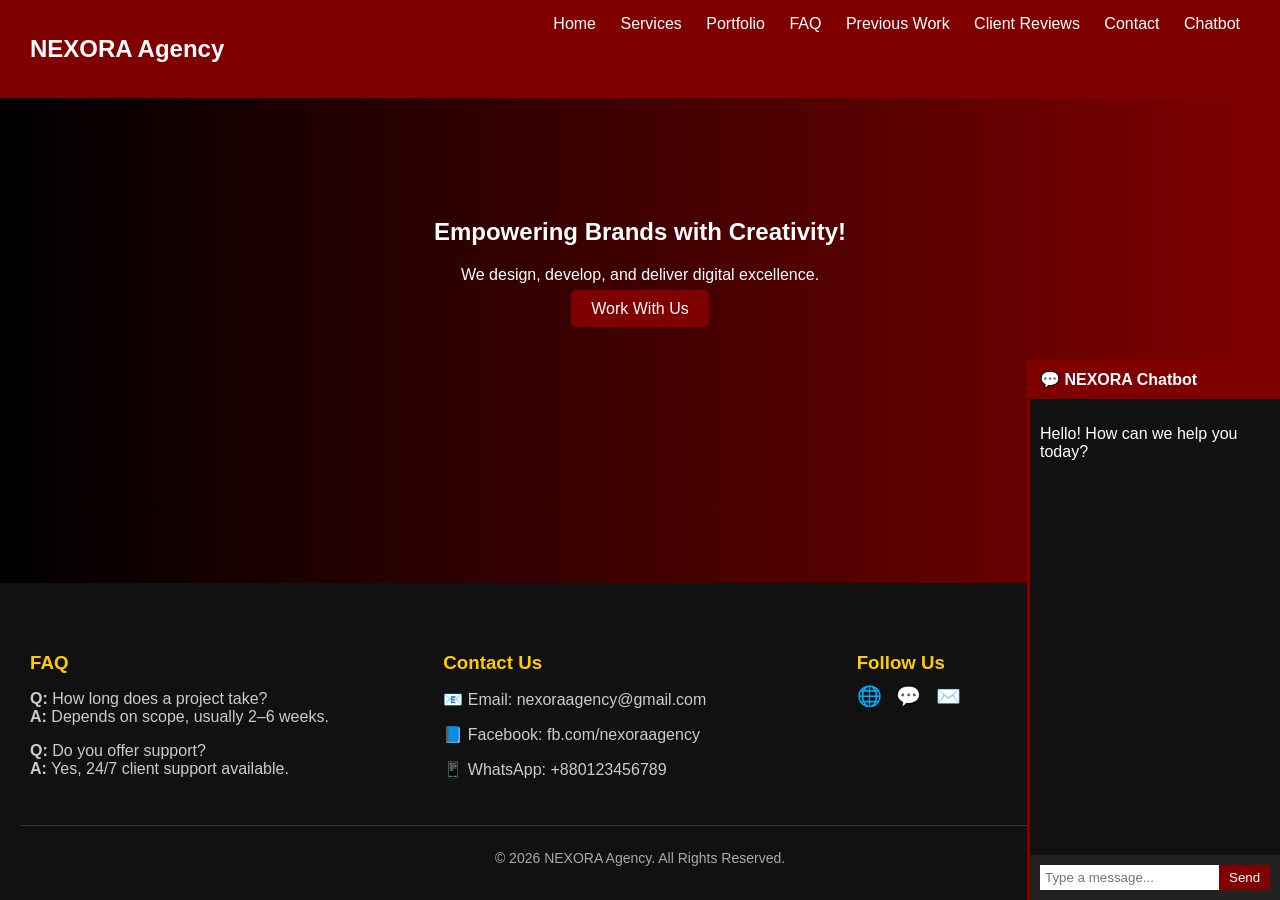
==== frontend/index.html @ 50deb8a3 "feat: connect backend and frontend to MongoDB" ====
<!DOCTYPE html>
<html lang="en">
<head>
  <meta charset="UTF-8">
  <title>NEXORA Agency | Home</title>
  <link rel="stylesheet" href="style.css">
</head>
<body>
  <div class="page-container">
    <header>
      <nav>
        <h1 class="logo">NEXORA Agency</h1>
        <ul>
          <li><a href="index.html">Home</a></li>
          <li><a href="services.html">Services</a></li>
          <li><a href="portfolio.html">Portfolio</a></li>
          <li><a href="faq.html">FAQ</a></li>
          <li><a href="previous.html">Previous Work</a></li>
          <li><a href="reviews.html">Client Reviews</a></li>
          <li><a href="contact.html">Contact</a></li>
          <li><a href="chatbot.html">Chatbot</a></li>
        </ul>
      </nav>
    </header>

    <section class="hero">
      <h2>Empowering Brands with Creativity!</h2>
      <p>We design, develop, and deliver digital excellence.</p>
      <a href="services.html" class="btn">Work With Us</a>
    </section>

    <footer>
      <div class="footer-container">
        <!-- FAQ Section -->
        <div class="footer-section faq">
          <h3>FAQ</h3>
          <p><strong>Q:</strong> How long does a project take?<br>
             <strong>A:</strong> Depends on scope, usually 2–6 weeks.</p>
          <p><strong>Q:</strong> Do you offer support?<br>
             <strong>A:</strong> Yes, 24/7 client support available.</p>
        </div>

        <!-- Contact Section -->
        <div class="footer-section contact">
          <h3>Contact Us</h3>
          <p>📧 Email: <a href="mailto:nexoraagency@gmail.com">nexoraagency@gmail.com</a></p>
          <p>📘 Facebook: <a href="https://fb.com/nexoraagency" target="_blank">fb.com/nexoraagency</a></p>
          <p>📱 WhatsApp: <a href="https://wa.me/880123456789" target="_blank">+880123456789</a></p>
        </div>

        <!-- Social Section -->
        <div class="footer-section social">
          <h3>Follow Us</h3>
          <div class="social-icons">
            <a href="https://fb.com/nexoraagency" target="_blank">🌐</a>
            <a href="https://wa.me/880123456789" target="_blank">💬</a>
            <a href="mailto:nexoraagency@gmail.com">✉️</a>
          </div>
        </div>
      </div>

      <div class="footer-bottom">
        <p>© 2026 NEXORA Agency. All Rights Reserved.</p>
      </div>
    </footer>
  </div>

  <!-- Chatbot dock -->
  <div id="chatbotBox" class="chatbot">
    <div class="chat-header">💬 NEXORA Chatbot</div>
    <div class="chat-body">
      <p>Hello! How can we help you today?</p>
    </div>
    <div class="chat-footer">
      <input type="text" placeholder="Type a message...">
      <button>Send</button>
    </div>
  </div>

  <script src="script.js"></script>
</body>
</html>
---- frontend/style.css ----
body {
    margin: 0;
    font-family: Arial, sans-serif;
    background: #000;
    color: #fff;
  }
  
  /* Page container ensures footer stays at bottom */
  .page-container {
    min-height: 100vh;
    display: flex;
    flex-direction: column;
  }
  
  header {
    background: #800000;
    padding: 15px 30px;
  }
  
  .logo {
    display: inline-block;
    font-size: 24px;
    font-weight: bold;
    color: #fff;
  }
  
  nav ul {
    list-style: none;
    float: right;
    margin: 0;
    padding: 0;
  }
  
  nav ul li {
    display: inline-block;
    margin: 0 10px;
  }
  
  nav ul li a {
    color: #fff;
    text-decoration: none;
    transition: all 0.3s ease;
  }
  
  nav ul li a:hover {
    color: #ffcc00;
    border-bottom: 2px solid #ffcc00;
  }
  
  .hero {
    flex: 1;
    text-align: center;
    padding: 100px 20px;
    background: linear-gradient(to right, #000, #800000);
    color: #fff;
  }
  
  .btn {
    background: #800000;
    color: #fff;
    padding: 10px 20px;
    text-decoration: none;
    border-radius: 5px;
    transition: background 0.3s ease;
  }
  
  .btn:hover {
    background: #ffcc00;
    color: #000;
  }
  
  /* Footer polished */
  footer {
    background: #111;
    color: #fff;
    padding: 40px 20px 20px;
    margin-top: auto;
  }
  
  .footer-container {
    display: flex;
    flex-wrap: wrap;
    justify-content: space-around;
    text-align: left;
  }
  
  .footer-section {
    flex: 1;
    min-width: 250px;
    margin: 10px;
  }
  
  .footer-section h3 {
    color: #ffcc00;
    margin-bottom: 10px;
  }
  
  .footer-section p, .footer-section a {
    color: #ccc;
    text-decoration: none;
    transition: color 0.3s ease;
  }
  
  .footer-section a:hover {
    color: #ffcc00;
  }
  
  .social-icons a {
    font-size: 20px;
    margin-right: 10px;
    transition: transform 0.3s ease, color 0.3s ease;
  }
  
  .social-icons a:hover {
    color: #ffcc00;
    transform: scale(1.2);
  }
  
  .footer-bottom {
    text-align: center;
    margin-top: 20px;
    border-top: 1px solid #333;
    padding-top: 10px;
    font-size: 14px;
    color: #aaa;
  }
  
  /* Chatbot dock smaller */
  .chatbot {
    position: fixed;
    right: 0;
    bottom: 0;
    width: 250px;
    height: 60%;
    background: #111;
    border-left: 3px solid #800000;
    display: flex;
    flex-direction: column;
  }
  
  .chat-header {
    background: #800000;
    padding: 10px;
    font-weight: bold;
  }
  
  .chat-body {
    flex: 1;
    padding: 10px;
    overflow-y: auto;
  }
  
  .chat-footer {
    padding: 10px;
    background: #222;
    display: flex;
  }
  
  .chat-footer input {
    flex: 1;
    padding: 5px;
    border: none;
  }
  
  .chat-footer button {
    background: #800000;
    color: #fff;
    border: none;
    padding: 5px 10px;
  }
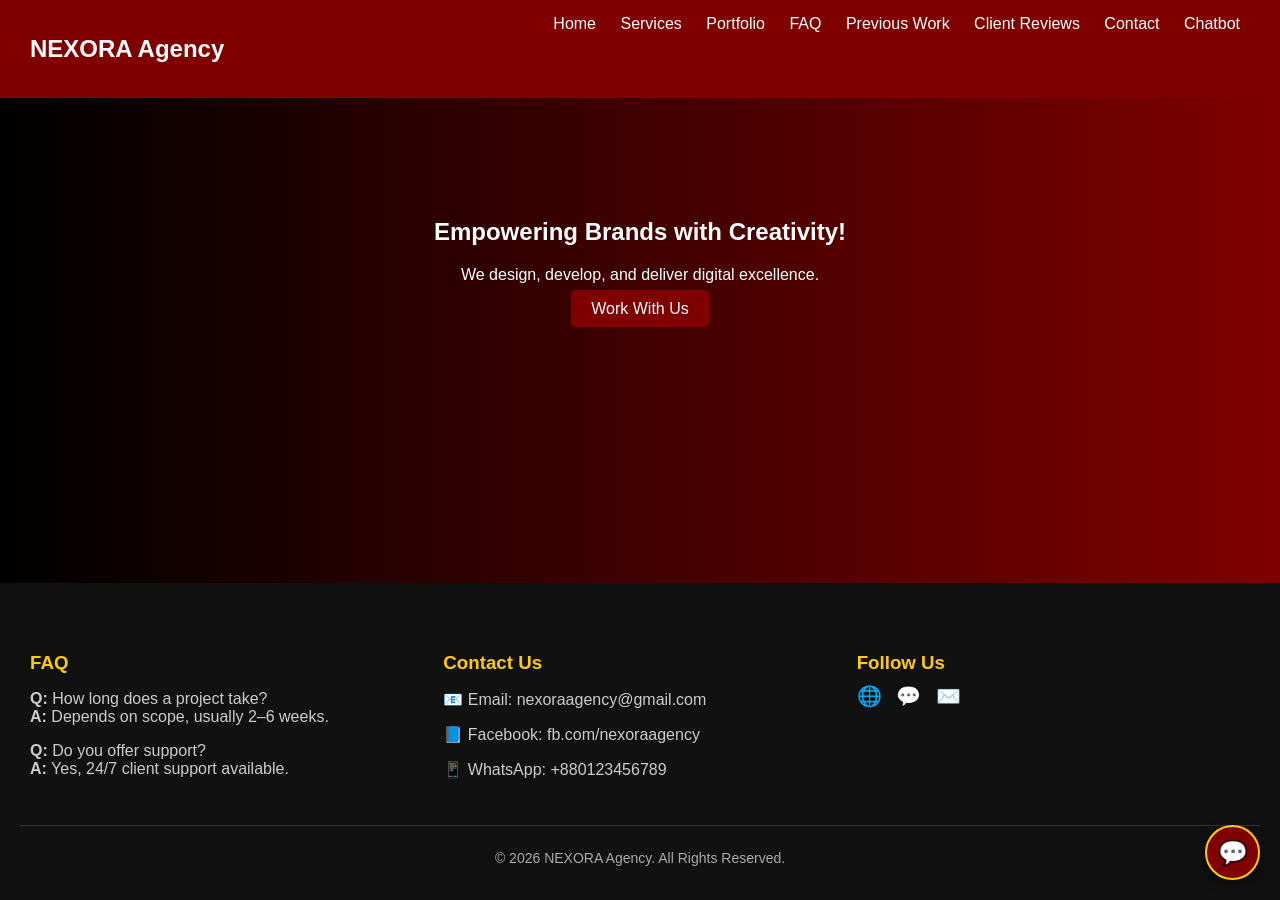
==== commit 4ee6deb2: "feat: make chatbot a floating widget with toggle interaction" ====
--- a/frontend/index.html
+++ b/frontend/index.html
@@ -77,6 +77,6 @@
     </div>
   </div>
 
-  <script src="script.js"></script>
+  <script src="chatbot.js"></script>
 </body>
 </html>
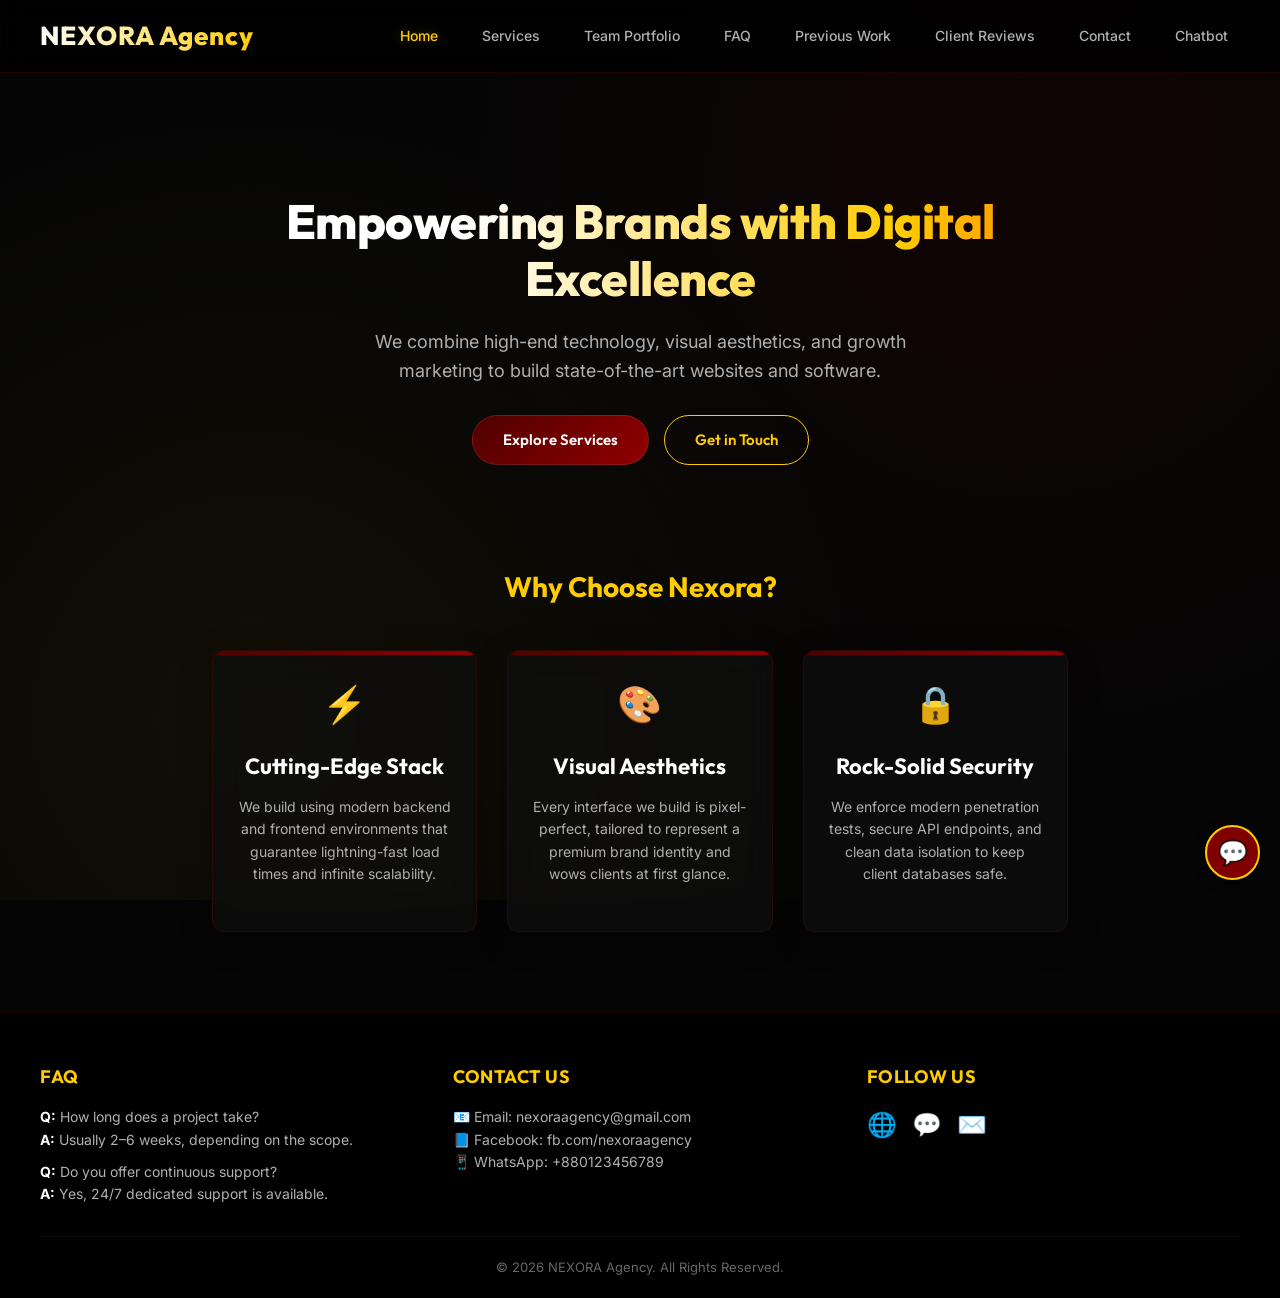
==== commit ae40f7c4: "feat: connect backend to MongoDB, redesign frontend to premium glassmorphic theme, and add team port" ====
--- a/frontend/index.html
+++ b/frontend/index.html
@@ -2,6 +2,7 @@
 <html lang="en">
 <head>
   <meta charset="UTF-8">
+  <meta name="viewport" content="width=device-width, initial-scale=1.0">
   <title>NEXORA Agency | Home</title>
   <link rel="stylesheet" href="style.css">
 </head>
@@ -11,44 +12,61 @@
       <nav>
         <h1 class="logo">NEXORA Agency</h1>
         <ul>
-          <li><a href="index.html">Home</a></li>
+          <li><a href="index.html" class="active">Home</a></li>
           <li><a href="services.html">Services</a></li>
-          <li><a href="portfolio.html">Portfolio</a></li>
+          <li><a href="portfolio.html">Team Portfolio</a></li>
           <li><a href="faq.html">FAQ</a></li>
           <li><a href="previous.html">Previous Work</a></li>
           <li><a href="reviews.html">Client Reviews</a></li>
           <li><a href="contact.html">Contact</a></li>
-          <li><a href="chatbot.html">Chatbot</a></li>
+          <li><a href="#" id="navChatbot">Chatbot</a></li>
         </ul>
       </nav>
     </header>
 
     <section class="hero">
-      <h2>Empowering Brands with Creativity!</h2>
-      <p>We design, develop, and deliver digital excellence.</p>
-      <a href="services.html" class="btn">Work With Us</a>
+      <h2>Empowering Brands with Digital Excellence</h2>
+      <p>We combine high-end technology, visual aesthetics, and growth marketing to build state-of-the-art websites and software.</p>
+      <div style="display: flex; gap: 15px; justify-content: center; margin-top: 20px;">
+        <a href="services.html" class="btn">Explore Services</a>
+        <a href="contact.html" class="btn" style="background: transparent; border: 1px solid var(--accent-gold); color: var(--accent-gold); box-shadow: none;">Get in Touch</a>
+      </div>
+    </section>
+
+    <section style="max-width: 1200px; margin: 20px auto 80px; padding: 0 20px;">
+      <h3 style="font-family: 'Outfit', sans-serif; font-size: 28px; text-align: center; margin-bottom: 40px; color: var(--accent-gold);">Why Choose Nexora?</h3>
+      <div style="display: grid; grid-template-columns: repeat(auto-fit, minmax(250px, 1fr)); gap: 30px;">
+        <div class="service-card" style="padding: 25px; text-align: center;">
+          <div style="font-size: 36px; margin-bottom: 15px; color: var(--accent-gold);">⚡</div>
+          <h3>Cutting-Edge Stack</h3>
+          <p>We build using modern backend and frontend environments that guarantee lightning-fast load times and infinite scalability.</p>
+        </div>
+        <div class="service-card" style="padding: 25px; text-align: center;">
+          <div style="font-size: 36px; margin-bottom: 15px; color: var(--accent-gold);">🎨</div>
+          <h3>Visual Aesthetics</h3>
+          <p>Every interface we build is pixel-perfect, tailored to represent a premium brand identity and wows clients at first glance.</p>
+        </div>
+        <div class="service-card" style="padding: 25px; text-align: center;">
+          <div style="font-size: 36px; margin-bottom: 15px; color: var(--accent-gold);">🔒</div>
+          <h3>Rock-Solid Security</h3>
+          <p>We enforce modern penetration tests, secure API endpoints, and clean data isolation to keep client databases safe.</p>
+        </div>
+      </div>
     </section>
 
     <footer>
       <div class="footer-container">
-        <!-- FAQ Section -->
         <div class="footer-section faq">
           <h3>FAQ</h3>
-          <p><strong>Q:</strong> How long does a project take?<br>
-             <strong>A:</strong> Depends on scope, usually 2–6 weeks.</p>
-          <p><strong>Q:</strong> Do you offer support?<br>
-             <strong>A:</strong> Yes, 24/7 client support available.</p>
+          <p><strong>Q:</strong> How long does a project take?<br><strong>A:</strong> Usually 2–6 weeks, depending on the scope.</p>
+          <p style="margin-top: 10px;"><strong>Q:</strong> Do you offer continuous support?<br><strong>A:</strong> Yes, 24/7 dedicated support is available.</p>
         </div>
-
-        <!-- Contact Section -->
         <div class="footer-section contact">
           <h3>Contact Us</h3>
           <p>📧 Email: <a href="mailto:nexoraagency@gmail.com">nexoraagency@gmail.com</a></p>
           <p>📘 Facebook: <a href="https://fb.com/nexoraagency" target="_blank">fb.com/nexoraagency</a></p>
           <p>📱 WhatsApp: <a href="https://wa.me/880123456789" target="_blank">+880123456789</a></p>
         </div>
-
-        <!-- Social Section -->
         <div class="footer-section social">
           <h3>Follow Us</h3>
           <div class="social-icons">
@@ -58,19 +76,16 @@
           </div>
         </div>
       </div>
-
       <div class="footer-bottom">
         <p>© 2026 NEXORA Agency. All Rights Reserved.</p>
       </div>
     </footer>
   </div>
 
-  <!-- Chatbot dock -->
+  <!-- Chatbot Container -->
   <div id="chatbotBox" class="chatbot">
     <div class="chat-header">💬 NEXORA Chatbot</div>
-    <div class="chat-body">
-      <p>Hello! How can we help you today?</p>
-    </div>
+    <div class="chat-body"></div>
     <div class="chat-footer">
       <input type="text" placeholder="Type a message...">
       <button>Send</button>
--- a/frontend/style.css
+++ b/frontend/style.css
@@ -1,171 +1,721 @@
+@import url('https://fonts.googleapis.com/css2?family=Inter:wght@300;400;500;600&family=Outfit:wght@400;600;700;800&display=swap');
+
+:root {
+  --bg-dark: #050505;
+  --bg-darker: #000000;
+  --bg-card: rgba(15, 15, 15, 0.7);
+  --primary-crimson: #800000;
+  --primary-crimson-gradient: linear-gradient(135deg, #500000, #900000);
+  --accent-gold: #ffcc00;
+  --accent-gold-gradient: linear-gradient(135deg, #ffcc00, #ffaa00);
+  --text-white: #ffffff;
+  --text-muted: #b0b0b0;
+  --border-glass: rgba(128, 0, 0, 0.25);
+  --border-glass-glow: rgba(128, 0, 0, 0.5);
+  --border-gold: rgba(255, 204, 0, 0.3);
+  --transition-smooth: all 0.3s cubic-bezier(0.4, 0, 0.2, 1);
+}
+
+* {
+  box-sizing: border-box;
+  margin: 0;
+  padding: 0;
+}
+
 body {
-    margin: 0;
-    font-family: Arial, sans-serif;
-    background: #000;
-    color: #fff;
-  }
-  
-  /* Page container ensures footer stays at bottom */
-  .page-container {
-    min-height: 100vh;
-    display: flex;
+  font-family: 'Inter', sans-serif;
+  background-color: var(--bg-dark);
+  background-image: radial-gradient(circle at 80% 20%, rgba(80, 0, 0, 0.15) 0%, transparent 50%),
+                    radial-gradient(circle at 20% 80%, rgba(255, 204, 0, 0.05) 0%, transparent 50%);
+  background-attachment: fixed;
+  color: var(--text-white);
+  min-height: 100vh;
+  display: flex;
+  flex-direction: column;
+  line-height: 1.6;
+}
+
+/* Page container wrapper */
+.page-container {
+  display: flex;
+  flex-direction: column;
+  min-height: 100vh;
+  width: 100%;
+}
+
+/* Navigation & Header */
+header {
+  background: rgba(0, 0, 0, 0.8);
+  backdrop-filter: blur(12px);
+  -webkit-backdrop-filter: blur(12px);
+  border-bottom: 1px solid var(--border-glass);
+  padding: 15px 40px;
+  position: sticky;
+  top: 0;
+  z-index: 1000;
+}
+
+nav {
+  display: flex;
+  justify-content: space-between;
+  align-items: center;
+  max-width: 1200px;
+  margin: 0 auto;
+}
+
+.logo {
+  font-family: 'Outfit', sans-serif;
+  font-size: 26px;
+  font-weight: 800;
+  letter-spacing: 1px;
+  background: linear-gradient(to right, var(--text-white), var(--accent-gold));
+  -webkit-background-clip: text;
+  -webkit-text-fill-color: transparent;
+}
+
+nav ul {
+  display: flex;
+  list-style: none;
+  gap: 20px;
+  align-items: center;
+}
+
+nav ul li a {
+  color: var(--text-muted);
+  text-decoration: none;
+  font-size: 14px;
+  font-weight: 500;
+  padding: 8px 12px;
+  border-radius: 4px;
+  transition: var(--transition-smooth);
+}
+
+nav ul li a:hover, nav ul li a.active {
+  color: var(--accent-gold);
+  text-shadow: 0 0 10px rgba(255, 204, 0, 0.3);
+}
+
+/* Hero Section */
+.hero {
+  padding: 120px 20px 80px;
+  text-align: center;
+  max-width: 900px;
+  margin: 0 auto;
+}
+
+.hero h2 {
+  font-family: 'Outfit', sans-serif;
+  font-size: 48px;
+  font-weight: 800;
+  margin-bottom: 20px;
+  line-height: 1.2;
+  letter-spacing: -0.5px;
+  background: linear-gradient(to right, #fff 30%, #ffcc00 80%, #ff8800);
+  -webkit-background-clip: text;
+  -webkit-text-fill-color: transparent;
+}
+
+.hero p {
+  font-size: 18px;
+  color: var(--text-muted);
+  max-width: 600px;
+  margin: 0 auto 30px;
+}
+
+/* Premium Buttons */
+.btn {
+  display: inline-block;
+  background: var(--primary-crimson-gradient);
+  color: var(--text-white);
+  padding: 12px 30px;
+  font-family: 'Outfit', sans-serif;
+  font-weight: 600;
+  font-size: 15px;
+  text-decoration: none;
+  border-radius: 30px;
+  border: 1px solid rgba(255, 255, 255, 0.1);
+  box-shadow: 0 4px 15px var(--primary-crimson-gradient);
+  transition: var(--transition-smooth);
+  cursor: pointer;
+}
+
+.btn:hover {
+  background: var(--accent-gold-gradient);
+  color: var(--bg-darker);
+  transform: translateY(-2px);
+  box-shadow: 0 6px 20px rgba(255, 204, 0, 0.4);
+}
+
+/* Services Page Card Grid */
+.services-container, .portfolio-grid {
+  display: grid;
+  grid-template-columns: repeat(auto-fit, minmax(280px, 1fr));
+  gap: 30px;
+  max-width: 1200px;
+  margin: 40px auto;
+  padding: 0 20px;
+}
+
+.service-card, .portfolio-item {
+  background: var(--bg-card);
+  backdrop-filter: blur(16px);
+  -webkit-backdrop-filter: blur(16px);
+  border: 1px solid var(--border-glass);
+  border-radius: 12px;
+  padding: 30px 25px;
+  transition: var(--transition-smooth);
+  position: relative;
+  overflow: hidden;
+  box-shadow: 0 8px 32px rgba(0, 0, 0, 0.3);
+}
+
+.service-card::before, .portfolio-item::before {
+  content: '';
+  position: absolute;
+  top: 0;
+  left: 0;
+  width: 100%;
+  height: 4px;
+  background: var(--primary-crimson-gradient);
+  transition: var(--transition-smooth);
+}
+
+.service-card:hover, .portfolio-item:hover {
+  transform: translateY(-8px);
+  border-color: var(--border-gold);
+  box-shadow: 0 12px 40px rgba(128, 0, 0, 0.25);
+}
+
+.service-card:hover::before, .portfolio-item:hover::before {
+  background: var(--accent-gold-gradient);
+  height: 6px;
+}
+
+.service-card h3, .portfolio-item h3 {
+  font-family: 'Outfit', sans-serif;
+  font-size: 22px;
+  font-weight: 700;
+  margin-bottom: 12px;
+  color: var(--text-white);
+  transition: var(--transition-smooth);
+}
+
+.service-card:hover h3, .portfolio-item:hover h3 {
+  color: var(--accent-gold);
+}
+
+.service-card p, .portfolio-item p {
+  color: var(--text-muted);
+  font-size: 14px;
+  margin-bottom: 20px;
+}
+
+.service-meta {
+  display: flex;
+  justify-content: space-between;
+  border-top: 1px solid rgba(255, 255, 255, 0.05);
+  padding-top: 15px;
+  font-size: 13px;
+  color: var(--accent-gold);
+}
+
+/* FAQ Accordion Section */
+.faq-container {
+  max-width: 800px;
+  margin: 40px auto;
+  padding: 0 20px;
+  display: flex;
+  flex-direction: column;
+  gap: 15px;
+}
+
+.faq-item {
+  background: var(--bg-card);
+  border: 1px solid var(--border-glass);
+  border-radius: 8px;
+  overflow: hidden;
+  transition: var(--transition-smooth);
+}
+
+.faq-header {
+  padding: 20px;
+  cursor: pointer;
+  display: flex;
+  justify-content: space-between;
+  align-items: center;
+  font-family: 'Outfit', sans-serif;
+  font-size: 18px;
+  font-weight: 600;
+  user-select: none;
+  transition: var(--transition-smooth);
+}
+
+.faq-header:hover {
+  background: rgba(128, 0, 0, 0.1);
+  color: var(--accent-gold);
+}
+
+.faq-header .arrow {
+  transition: var(--transition-smooth);
+  font-size: 14px;
+  color: var(--accent-gold);
+}
+
+.faq-content {
+  max-height: 0;
+  overflow: hidden;
+  transition: max-height 0.3s cubic-bezier(0, 1, 0, 1);
+  background: rgba(0, 0, 0, 0.2);
+}
+
+.faq-content p {
+  padding: 0 20px 20px;
+  color: var(--text-muted);
+  font-size: 15px;
+}
+
+.faq-item.active {
+  border-color: var(--border-gold);
+}
+
+.faq-item.active .faq-content {
+  max-height: 1000px;
+  transition: max-height 0.5s cubic-bezier(1, 0, 1, 0);
+}
+
+.faq-item.active .faq-header .arrow {
+  transform: rotate(180deg);
+}
+
+/* Reviews styles */
+.reviews-container {
+  display: grid;
+  grid-template-columns: repeat(auto-fit, minmax(280px, 1fr));
+  gap: 25px;
+  max-width: 1200px;
+  margin: 40px auto 20px;
+  padding: 0 20px;
+}
+
+.review-card {
+  background: var(--bg-card);
+  border: 1px solid var(--border-glass);
+  border-radius: 12px;
+  padding: 25px;
+  box-shadow: 0 4px 25px rgba(0,0,0,0.3);
+  transition: var(--transition-smooth);
+}
+
+.review-card:hover {
+  border-color: var(--border-gold);
+  transform: translateY(-4px);
+}
+
+.review-card h3 {
+  font-family: 'Outfit', sans-serif;
+  font-size: 18px;
+  font-weight: 700;
+  color: var(--text-white);
+  margin-bottom: 5px;
+}
+
+.stars {
+  color: var(--accent-gold);
+  margin-bottom: 15px;
+  letter-spacing: 2px;
+}
+
+.review-card p {
+  font-size: 14px;
+  color: var(--text-muted);
+  font-style: italic;
+}
+
+/* Contact and Review Form Styles */
+.contact-container, .review-form-container {
+  max-width: 600px;
+  margin: 40px auto;
+  padding: 40px;
+  background: var(--bg-card);
+  backdrop-filter: blur(20px);
+  -webkit-backdrop-filter: blur(20px);
+  border: 1px solid var(--border-glass);
+  border-radius: 16px;
+  box-shadow: 0 10px 40px rgba(0, 0, 0, 0.4);
+}
+
+.contact-container h3, .review-form-container h3 {
+  font-family: 'Outfit', sans-serif;
+  color: var(--accent-gold);
+  font-size: 24px;
+  text-align: center;
+  margin-bottom: 30px;
+  letter-spacing: 0.5px;
+}
+
+form {
+  display: flex;
+  flex-direction: column;
+  gap: 20px;
+}
+
+input, textarea, select {
+  width: 100%;
+  padding: 14px 18px;
+  background: rgba(0, 0, 0, 0.4);
+  border: 1px solid rgba(255, 255, 255, 0.1);
+  border-radius: 8px;
+  color: var(--text-white);
+  font-size: 14px;
+  font-family: inherit;
+  transition: var(--transition-smooth);
+}
+
+input:focus, textarea:focus, select:focus {
+  outline: none;
+  border-color: var(--accent-gold);
+  box-shadow: 0 0 10px rgba(255, 204, 0, 0.15);
+  background: rgba(0, 0, 0, 0.6);
+}
+
+form button {
+  background: var(--primary-crimson-gradient);
+  color: var(--text-white);
+  padding: 14px;
+  border: none;
+  border-radius: 8px;
+  font-family: 'Outfit', sans-serif;
+  font-weight: 600;
+  font-size: 16px;
+  cursor: pointer;
+  transition: var(--transition-smooth);
+}
+
+form button:hover {
+  background: var(--accent-gold-gradient);
+  color: var(--bg-darker);
+  transform: translateY(-1px);
+  box-shadow: 0 5px 15px rgba(255, 204, 0, 0.3);
+}
+
+/* Portfolio Team Cards */
+.member-card {
+  text-align: center;
+  cursor: pointer;
+}
+
+.member-avatar-container {
+  width: 140px;
+  height: 140px;
+  border-radius: 50%;
+  margin: 0 auto 20px;
+  padding: 4px;
+  background: var(--primary-crimson-gradient);
+  box-shadow: 0 4px 15px rgba(128, 0, 0, 0.3);
+  transition: var(--transition-smooth);
+  overflow: hidden;
+}
+
+.member-card:hover .member-avatar-container {
+  background: var(--accent-gold-gradient);
+  transform: scale(1.08) rotate(3deg);
+  box-shadow: 0 6px 20px rgba(255, 204, 0, 0.4);
+}
+
+.member-avatar {
+  width: 100%;
+  height: 100%;
+  border-radius: 50%;
+  object-fit: cover;
+  background: #1a1a1a;
+}
+
+.member-role {
+  color: var(--accent-gold);
+  font-size: 13px;
+  font-weight: 600;
+  letter-spacing: 1px;
+  text-transform: uppercase;
+  margin-bottom: 10px;
+}
+
+/* Member Details Modal */
+.modal {
+  display: none;
+  position: fixed;
+  top: 0;
+  left: 0;
+  width: 100%;
+  height: 100%;
+  background: rgba(0, 0, 0, 0.85);
+  backdrop-filter: blur(15px);
+  -webkit-backdrop-filter: blur(15px);
+  z-index: 10000;
+  align-items: center;
+  justify-content: center;
+  padding: 20px;
+}
+
+.modal.active {
+  display: flex;
+}
+
+.modal-content {
+  background: #0d0d0d;
+  border: 1px solid var(--border-glass);
+  border-radius: 16px;
+  max-width: 700px;
+  width: 100%;
+  position: relative;
+  overflow: hidden;
+  box-shadow: 0 20px 50px rgba(0, 0, 0, 0.8);
+  animation: modalIn 0.4s cubic-bezier(0.4, 0, 0.2, 1);
+  display: flex;
+  flex-direction: column;
+}
+
+@keyframes modalIn {
+  from {
+    transform: translateY(40px) scale(0.95);
+    opacity: 0;
+  }
+  to {
+    transform: translateY(0) scale(1);
+    opacity: 1;
+  }
+}
+
+.close-btn {
+  position: absolute;
+  top: 15px;
+  right: 20px;
+  font-size: 30px;
+  color: var(--text-muted);
+  cursor: pointer;
+  transition: var(--transition-smooth);
+  z-index: 10;
+}
+
+.close-btn:hover {
+  color: var(--accent-gold);
+}
+
+.modal-header-section {
+  padding: 40px;
+  background: linear-gradient(135deg, rgba(80, 0, 0, 0.4) 0%, transparent 100%);
+  display: flex;
+  gap: 30px;
+  align-items: center;
+  border-bottom: 1px solid rgba(255, 255, 255, 0.05);
+}
+
+.modal-avatar {
+  width: 120px;
+  height: 120px;
+  border-radius: 50%;
+  border: 3px solid var(--accent-gold);
+  object-fit: cover;
+  box-shadow: 0 4px 15px rgba(255, 204, 0, 0.2);
+}
+
+.modal-name-title h2 {
+  font-family: 'Outfit', sans-serif;
+  font-size: 28px;
+  font-weight: 800;
+  margin-bottom: 5px;
+}
+
+.modal-name-title .modal-role {
+  color: var(--accent-gold);
+  font-weight: 600;
+  font-size: 14px;
+  letter-spacing: 1px;
+  text-transform: uppercase;
+}
+
+.modal-body-section {
+  padding: 30px 40px 40px;
+  display: flex;
+  flex-direction: column;
+  gap: 25px;
+  overflow-y: auto;
+  max-height: calc(90vh - 200px);
+}
+
+.modal-section-title {
+  font-family: 'Outfit', sans-serif;
+  font-size: 16px;
+  font-weight: 700;
+  color: var(--accent-gold);
+  text-transform: uppercase;
+  letter-spacing: 0.5px;
+  margin-bottom: 10px;
+  border-left: 3px solid var(--primary-crimson);
+  padding-left: 10px;
+}
+
+.modal-bio {
+  color: var(--text-muted);
+  font-size: 14px;
+  line-height: 1.6;
+}
+
+.badges-container {
+  display: flex;
+  flex-wrap: wrap;
+  gap: 10px;
+}
+
+.badge {
+  background: rgba(128, 0, 0, 0.15);
+  border: 1px solid var(--border-glass);
+  padding: 6px 14px;
+  border-radius: 20px;
+  font-size: 12px;
+  color: var(--text-white);
+  display: flex;
+  align-items: center;
+  gap: 6px;
+}
+
+.badge::before {
+  content: '🏆';
+  font-size: 11px;
+}
+
+.projects-list {
+  display: flex;
+  flex-direction: column;
+  gap: 10px;
+}
+
+.project-item {
+  background: rgba(255, 255, 255, 0.02);
+  border: 1px solid rgba(255, 255, 255, 0.05);
+  padding: 12px 16px;
+  border-radius: 6px;
+  font-size: 13px;
+  color: var(--text-muted);
+}
+
+.modal-contact-links {
+  display: flex;
+  gap: 20px;
+  font-size: 14px;
+}
+
+.modal-contact-link {
+  color: var(--accent-gold);
+  text-decoration: none;
+  transition: var(--transition-smooth);
+}
+
+.modal-contact-link:hover {
+  text-decoration: underline;
+}
+
+/* Footer Section */
+footer {
+  background: rgba(0, 0, 0, 0.9);
+  border-top: 1px solid var(--border-glass);
+  padding: 50px 20px 20px;
+  margin-top: auto;
+}
+
+.footer-container {
+  max-width: 1200px;
+  margin: 0 auto;
+  display: flex;
+  flex-wrap: wrap;
+  justify-content: space-between;
+  gap: 40px;
+}
+
+.footer-section {
+  flex: 1;
+  min-width: 250px;
+}
+
+.footer-section h3 {
+  font-family: 'Outfit', sans-serif;
+  color: var(--accent-gold);
+  font-size: 18px;
+  margin-bottom: 15px;
+  text-transform: uppercase;
+  letter-spacing: 0.5px;
+}
+
+.footer-section p, .footer-section a {
+  color: var(--text-muted);
+  font-size: 14px;
+  text-decoration: none;
+  transition: var(--transition-smooth);
+}
+
+.footer-section a:hover {
+  color: var(--accent-gold);
+}
+
+.footer-section strong {
+  color: var(--text-white);
+}
+
+.social-icons {
+  display: flex;
+  gap: 15px;
+  margin-top: 10px;
+}
+
+.social-icons a {
+  font-size: 24px;
+  transition: var(--transition-smooth);
+}
+
+.social-icons a:hover {
+  transform: translateY(-3px) scale(1.1);
+  color: var(--accent-gold);
+}
+
+.footer-bottom {
+  text-align: center;
+  max-width: 1200px;
+  margin: 30px auto 0;
+  padding-top: 20px;
+  border-top: 1px solid rgba(255, 255, 255, 0.05);
+  font-size: 13px;
+  color: #666;
+}
+
+/* Responsive Media Queries */
+@media (max-width: 768px) {
+  header {
+    padding: 15px 20px;
+  }
+  nav {
     flex-direction: column;
-  }
-  
-  header {
-    background: #800000;
-    padding: 15px 30px;
-  }
-  
-  .logo {
-    display: inline-block;
-    font-size: 24px;
-    font-weight: bold;
-    color: #fff;
-  }
-  
+    gap: 15px;
+  }
   nav ul {
-    list-style: none;
-    float: right;
-    margin: 0;
-    padding: 0;
-  }
-  
-  nav ul li {
-    display: inline-block;
-    margin: 0 10px;
-  }
-  
-  nav ul li a {
-    color: #fff;
-    text-decoration: none;
-    transition: all 0.3s ease;
-  }
-  
-  nav ul li a:hover {
-    color: #ffcc00;
-    border-bottom: 2px solid #ffcc00;
-  }
-  
-  .hero {
-    flex: 1;
+    width: 100%;
+    justify-content: center;
+    flex-wrap: wrap;
+  }
+  .hero h2 {
+    font-size: 34px;
+  }
+  .hero p {
+    font-size: 15px;
+  }
+  .modal-header-section {
+    flex-direction: column;
     text-align: center;
-    padding: 100px 20px;
-    background: linear-gradient(to right, #000, #800000);
-    color: #fff;
-  }
-  
-  .btn {
-    background: #800000;
-    color: #fff;
-    padding: 10px 20px;
-    text-decoration: none;
-    border-radius: 5px;
-    transition: background 0.3s ease;
-  }
-  
-  .btn:hover {
-    background: #ffcc00;
-    color: #000;
-  }
-  
-  /* Footer polished */
-  footer {
-    background: #111;
-    color: #fff;
-    padding: 40px 20px 20px;
-    margin-top: auto;
-  }
-  
-  .footer-container {
-    display: flex;
-    flex-wrap: wrap;
-    justify-content: space-around;
-    text-align: left;
-  }
-  
-  .footer-section {
-    flex: 1;
-    min-width: 250px;
-    margin: 10px;
-  }
-  
-  .footer-section h3 {
-    color: #ffcc00;
-    margin-bottom: 10px;
-  }
-  
-  .footer-section p, .footer-section a {
-    color: #ccc;
-    text-decoration: none;
-    transition: color 0.3s ease;
-  }
-  
-  .footer-section a:hover {
-    color: #ffcc00;
-  }
-  
-  .social-icons a {
-    font-size: 20px;
-    margin-right: 10px;
-    transition: transform 0.3s ease, color 0.3s ease;
-  }
-  
-  .social-icons a:hover {
-    color: #ffcc00;
-    transform: scale(1.2);
-  }
-  
-  .footer-bottom {
-    text-align: center;
-    margin-top: 20px;
-    border-top: 1px solid #333;
-    padding-top: 10px;
-    font-size: 14px;
-    color: #aaa;
-  }
-  
-  /* Chatbot dock smaller */
-  .chatbot {
-    position: fixed;
-    right: 0;
-    bottom: 0;
-    width: 250px;
-    height: 60%;
-    background: #111;
-    border-left: 3px solid #800000;
-    display: flex;
-    flex-direction: column;
-  }
-  
-  .chat-header {
-    background: #800000;
-    padding: 10px;
-    font-weight: bold;
-  }
-  
-  .chat-body {
-    flex: 1;
-    padding: 10px;
-    overflow-y: auto;
-  }
-  
-  .chat-footer {
-    padding: 10px;
-    background: #222;
-    display: flex;
-  }
-  
-  .chat-footer input {
-    flex: 1;
-    padding: 5px;
-    border: none;
-  }
-  
-  .chat-footer button {
-    background: #800000;
-    color: #fff;
-    border: none;
-    padding: 5px 10px;
-  }
-  +    padding: 30px;
+  }
+  .modal-body-section {
+    padding: 20px 30px;
+  }
+  .contact-container, .review-form-container {
+    padding: 25px;
+    margin: 20px;
+  }
+}
